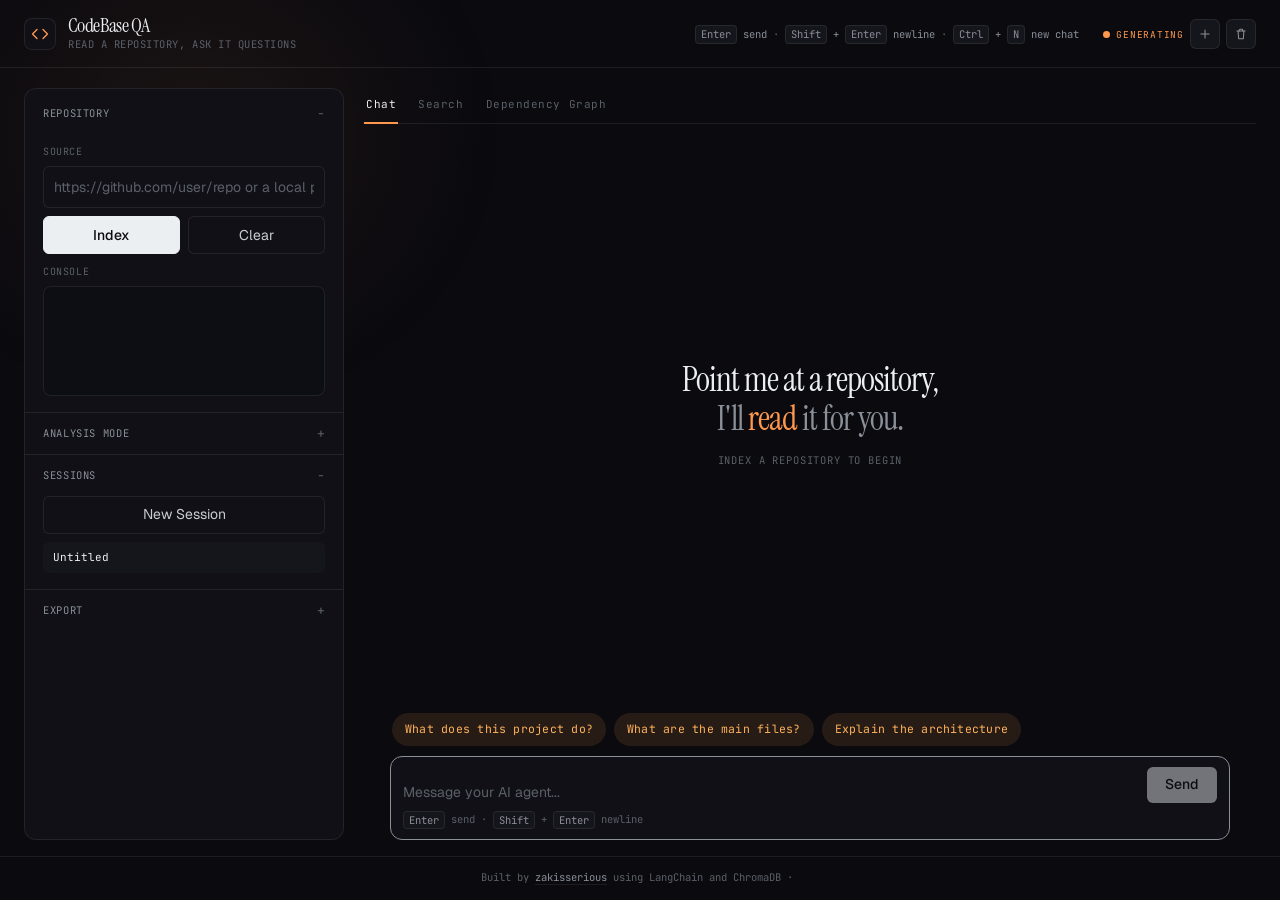
==== static/index.html @ d1b78263 "feat(web): FastAPI server + vanilla-JS SPA frontend" ====
<!DOCTYPE html>
<html lang="en">
<head>
<meta charset="utf-8">
<meta name="viewport" content="width=device-width, initial-scale=1">
<title>CodeBase QA</title>
<link rel="stylesheet" href="/static/style.css">
</head>
<body>
<header id="cb-header">
  <div class="bar">
    <div class="brand">
      <div class="mark">
        <svg width="18" height="18" viewBox="0 0 24 24" fill="none" stroke="currentColor" stroke-width="1.8" stroke-linecap="round" stroke-linejoin="round"><path d="m8 6-6 6 6 6"/><path d="m16 6 6 6-6 6"/></svg>
      </div>
      <div>
        <div class="title">CodeBase QA</div>
        <div class="subtitle">READ A REPOSITORY, ASK IT QUESTIONS</div>
      </div>
    </div>
    <div class="hintmono">
      <kbd>Enter</kbd> send <span class="sep">&middot;</span> <kbd>Shift</kbd>+<kbd>Enter</kbd> newline <span class="sep">&middot;</span> <kbd>Ctrl</kbd>+<kbd>N</kbd> new chat
    </div>
    <div class="header-actions">
      <span id="cb-gen" class="gen" hidden><span class="dot"></span>generating</span>
      <button id="cb-newchat" class="iconbtn" type="button" title="New chat (Ctrl+N)" aria-label="New chat (Ctrl+N)">
        <svg width="14" height="14" viewBox="0 0 24 24" fill="none" stroke="currentColor" stroke-width="1.8" stroke-linecap="round" stroke-linejoin="round"><path d="M12 5v14"/><path d="M5 12h14"/></svg>
      </button>
      <button id="cb-clearchat" class="iconbtn" type="button" title="Clear chat" aria-label="Clear chat">
        <svg width="14" height="14" viewBox="0 0 24 24" fill="none" stroke="currentColor" stroke-width="1.8" stroke-linecap="round" stroke-linejoin="round"><path d="M5 7h14"/><path d="M9 7V5.5A1.5 1.5 0 0 1 10.5 4h3A1.5 1.5 0 0 1 15 5.5V7"/><path d="M7 7l1 13h8l1-13"/></svg>
      </button>
    </div>
  </div>
</header>

<div id="cb-body">
  <aside id="cb-sidebar">
    <section class="panel open" data-acc>
      <div class="acchead" role="button" tabindex="0">
        <span class="acclabel">Repository</span>
        <span class="accsig">&minus;</span>
      </div>
      <div class="accbody">
        <label class="lbl" for="cb-source">Source</label>
        <input id="cb-source" type="text" spellcheck="false"
          placeholder="https://github.com/user/repo or a local path, e.g. C:\my\repo">
        <div class="btnrow">
          <button id="cb-index" class="btn primary">Index</button>
          <button id="cb-clear" class="btn">Clear</button>
        </div>
        <label class="lbl" for="cb-status">Console</label>
        <pre id="cb-status" class="console"></pre>
      </div>
    </section>

    <section class="panel closed" data-acc>
      <div class="acchead" role="button" tabindex="0">
        <span class="acclabel">Analysis Mode</span>
        <span class="accsig">+</span>
      </div>
      <div class="accbody">
        <div class="mode">
          <label><input type="radio" name="cb-mode" value="Quick" checked> <span>Quick</span></label>
          <label><input type="radio" name="cb-mode" value="Deep Analysis"> <span>Deep Analysis</span></label>
        </div>
      </div>
    </section>

    <section class="panel open" data-acc>
      <div class="acchead" role="button" tabindex="0">
        <span class="acclabel">Sessions</span>
        <span class="accsig">&minus;</span>
      </div>
      <div class="accbody">
        <button id="cb-newsession" class="btn" type="button">New Session</button>
        <div id="cb-sessions"></div>
      </div>
    </section>

    <section class="panel closed" data-acc>
      <div class="acchead" role="button" tabindex="0">
        <span class="acclabel">Export</span>
        <span class="accsig">+</span>
      </div>
      <div class="accbody">
        <select id="cb-format">
          <option value="Markdown">Markdown</option>
          <option value="Notebook">Notebook</option>
        </select>
        <div class="btnrow">
          <button id="cb-export" class="btn">Export Chat</button>
        </div>
      </div>
    </section>
  </aside>

  <main id="cb-main">
    <nav id="cb-viewtabs" class="reveal" style="--index: 0">
      <button class="active" data-view="chat">Chat</button>
      <button data-view="search">Search</button>
      <button data-view="graph">Dependency Graph</button>
    </nav>

    <section id="cb-view-chat" class="cb-view active">
      <div id="cb-messages">
        <div id="cb-empty">
          <div class="line1">Point me at a repository,</div>
          <div class="line2">I'll <span class="accent">read</span> it for you.</div>
          <div class="meta">INDEX A REPOSITORY TO BEGIN</div>
        </div>
      </div>

      <div id="cb-quick" class="reveal" style="--index: 1">
        <button class="pill">What does this project do?</button>
        <button class="pill">What are the main files?</button>
        <button class="pill">Explain the architecture</button>
      </div>

      <form id="cb-composer" autocomplete="off" class="reveal" style="--index: 2">
        <textarea id="cb-input" rows="1" placeholder="Message your AI agent..."></textarea>
        <button id="cb-send" type="submit">Send</button>
        <div class="kbdhint">
          <kbd>Enter</kbd> send &middot; <kbd>Shift</kbd>+<kbd>Enter</kbd> newline
        </div>
      </form>
    </section>

    <section id="cb-view-search" class="cb-view">
      <div id="cb-search-panel">
        <div id="cb-search-field">
          <svg width="15" height="15" viewBox="0 0 24 24" fill="none" stroke="currentColor" stroke-width="1.8" stroke-linecap="round" stroke-linejoin="round"><circle cx="11" cy="11" r="7"/><path d="m20 20-3.5-3.5"/></svg>
          <input id="cb-search-input" type="text" spellcheck="false"
            placeholder="Search the indexed repository… (Ctrl+K)">
        </div>
        <div id="cb-search-results">
          <p class="hint">Search the codebase for functions, symbols, error strings — results link straight to the source.</p>
        </div>
      </div>
    </section>

    <section id="cb-view-graph" class="cb-view">
      <div id="cb-graph-embed">
        <div class="winbar">
          <span class="dot"></span><span class="dot"></span><span class="dot"></span>
          <span class="wintitle">DEPENDENCY GRAPH</span>
        </div>
        <div id="cb-graph-body">
          <p class="hint">Index a repository to view its dependency graph.</p>
        </div>
      </div>
    </section>
  </main>
</div>

<footer id="cb-footer">
  <div class="line">Built by <a href="https://github.com/zakisserious" target="_blank" rel="noopener">zakisserious</a> using LangChain and ChromaDB &middot; <span id="cb-footer-info"></span></div>
</footer>

<aside id="cb-overlay" class="hidden" role="dialog" aria-modal="true" aria-label="File contents">
  <div id="cb-overlay-panel">
    <div id="cb-overlay-head">
      <span id="cb-overlay-path"></span>
      <button id="cb-overlay-ask" class="btn" type="button" title="Ask about this file">Ask about this file</button>
      <button id="cb-overlay-close" type="button" aria-label="Close" title="Close">&#215;</button>
    </div>
    <div id="cb-overlay-body"></div>
  </div>
</aside>

<script src="/static/app.js"></script>
</body>
</html>
---- static/style.css ----
/* ============================================================
   CodeBase QA — Premium Utilitarian Minimalism · OLED
   Warm near-black canvas, one amber accent, editorial type.
   Whitespace is the feature. Fullscreen workspace, no page scroll.
   ============================================================ */

@import url("https://fonts.googleapis.com/css2?family=Geist:wght@300;400;500;600;700&family=Instrument+Serif&family=JetBrains+Mono:wght@400;500&display=swap");

:root {
  --cb-bg: #0a0a0f;
  --cb-surface: #101016;
  --cb-surface-2: #15161c;
  --cb-line: rgba(255, 255, 255, 0.08);

  --cb-ink: #eceff1;
  --cb-text: #c9cdd2;
  --cb-muted: #8a8f98;
  --cb-faint: #5b6068;

  --cb-accent: #ff984d;

  --pastel-red: rgba(248, 113, 113, 0.14);
  --pastel-red-ink: #fca5a5;
  --pastel-blue: rgba(96, 165, 250, 0.14);
  --pastel-blue-ink: #93c5fd;
  --pastel-green: rgba(74, 222, 128, 0.14);
  --pastel-green-ink: #86efac;
  --pastel-yellow: rgba(255, 152, 77, 0.12);
  --pastel-yellow-ink: #ffb35c;

  --cb-sans: "Geist", "SF Pro Display", "Helvetica Neue", system-ui, sans-serif;
  --cb-serif: "Instrument Serif", "Newsreader", Georgia, serif;
  --cb-mono: "JetBrains Mono", "SF Mono", ui-monospace, Menlo, monospace;

  --cb-r-sm: 6px;
  --cb-r-md: 8px;
  --cb-r-lg: 12px;
}

* {
  box-sizing: border-box;
  margin: 0;
  padding: 0;
}

html,
body {
  height: 100%;
}

body {
  display: flex;
  flex-direction: column;
  height: 100dvh;
  overflow: hidden;
  background: var(--cb-bg);
  color: var(--cb-text);
  font-family: var(--cb-sans);
  font-size: 14px;
  line-height: 1.6;
  -webkit-font-smoothing: antialiased;
  text-rendering: optimizeLegibility;
}

button,
input,
select,
textarea {
  font: inherit;
  color: inherit;
}

/* Ambient drift — single fixed warm blob, never on scrolling nodes */
body::before {
  content: "";
  position: fixed;
  top: -30%;
  left: -20%;
  width: 70vw;
  height: 90vh;
  border-radius: 50%;
  background: radial-gradient(closest-side, rgba(255, 152, 77, 0.07), transparent 70%);
  pointer-events: none;
  z-index: 0;
  animation: cb-drift 26s ease-in-out infinite alternate;
}

@keyframes cb-drift {
  from {
    transform: translate(0, 0) scale(1);
  }
  to {
    transform: translate(18vw, 14vh) scale(1.15);
  }
}

/* ------------------------------------------------------------
   Header
   ------------------------------------------------------------ */
#cb-header {
  position: relative;
  z-index: 1;
  flex: none;
  padding: 14px 24px 12px;
  border-bottom: 1px solid var(--cb-line);
}

#cb-header .bar {
  display: flex;
  align-items: center;
  gap: 12px;
}

#cb-header .brand {
  display: flex;
  align-items: center;
  gap: 12px;
  min-width: 0;
}

#cb-header .mark {
  width: 32px;
  height: 32px;
  flex: none;
  display: grid;
  place-items: center;
  border: 1px solid var(--cb-line);
  border-radius: var(--cb-r-md);
  background: var(--cb-surface);
  color: var(--cb-accent);
}

#cb-header .title {
  font-family: var(--cb-serif);
  font-size: 20px;
  line-height: 1.1;
  letter-spacing: -0.03em;
  color: var(--cb-ink);
  white-space: nowrap;
}

#cb-header .subtitle {
  font-family: var(--cb-mono);
  font-size: 10.5px;
  letter-spacing: 0.05em;
  color: var(--cb-faint);
  white-space: nowrap;
  margin-bottom: 2px;
}

#cb-header .hintmono {
  margin-left: auto;
  display: flex;
  align-items: center;
  gap: 6px;
  font-family: var(--cb-mono);
  font-size: 10.5px;
  color: var(--cb-muted);
  white-space: nowrap;
}

#cb-header .hintmono .sep {
  color: var(--cb-faint);
}

#cb-header .header-actions {
  display: flex;
  align-items: center;
  gap: 6px;
  margin-left: 12px;
}

#cb-header .iconbtn {
  width: 30px;
  height: 30px;
  display: grid;
  place-items: center;
  color: var(--cb-muted);
  background: var(--cb-surface-2);
  border: 1px solid var(--cb-line);
  border-radius: var(--cb-r-sm);
  cursor: pointer;
  transition: color 0.18s ease, border-color 0.18s ease;
}

#cb-header .iconbtn:hover {
  color: var(--cb-ink);
  border-color: var(--cb-muted);
}

#cb-header .iconbtn:active {
  transform: scale(0.97);
}

#cb-header .gen {
  display: inline-flex;
  align-items: center;
  gap: 6px;
  font-family: var(--cb-mono);
  font-size: 9.5px;
  letter-spacing: 0.08em;
  text-transform: uppercase;
  color: var(--cb-accent);
  white-space: nowrap;
}

#cb-header .gen .dot {
  width: 7px;
  height: 7px;
  border-radius: 50%;
  background: var(--cb-accent);
  animation: cb-blink 1.2s steps(4) infinite;
}

.hidden {
  display: none !important;
}

/* ------------------------------------------------------------
   Shell: sidebar + main
   ------------------------------------------------------------ */
#cb-body {
  position: relative;
  z-index: 1;
  flex: 1 1 auto;
  min-height: 0;
  display: grid;
  grid-template-columns: 320px minmax(0, 1fr);
  gap: 20px;
  padding: 20px 24px 16px;
}

#cb-sidebar {
  min-height: 0;
  overflow-y: auto;
  background: var(--cb-surface);
  border: 1px solid var(--cb-line);
  border-radius: var(--cb-r-lg);
  padding: 4px 0;
}

#cb-main {
  min-width: 0;
  min-height: 0;
  display: flex;
  flex-direction: column;
}

/* ------------------------------------------------------------
   Sidebar accordion panels — flat, hairline separators only
   ------------------------------------------------------------ */
.panel {
  border-bottom: 1px solid var(--cb-line);
}

.panel:last-child {
  border-bottom: none;
}

.panel .acchead {
  display: flex;
  align-items: center;
  justify-content: space-between;
  padding: 12px 18px;
  cursor: pointer;
  user-select: none;
}

.panel .acchead:hover {
  background: var(--cb-surface-2);
}

.panel .acchead .acclabel {
  font-family: var(--cb-mono);
  font-size: 10.5px;
  letter-spacing: 0.06em;
  text-transform: uppercase;
  color: var(--cb-muted);
}

.panel .accsig {
  font-family: var(--cb-mono);
  font-size: 13px;
  line-height: 1;
  color: var(--cb-faint);
}

.panel .accbody {
  padding: 0 18px 16px;
}

.panel.closed .accbody {
  display: none;
}

.lbl {
  display: block;
  font-family: var(--cb-mono);
  font-size: 10px;
  letter-spacing: 0.06em;
  text-transform: uppercase;
  color: var(--cb-faint);
  margin: 10px 0 6px;
}

#cb-source {
  width: 100%;
  background: var(--cb-surface);
  border: 1px solid var(--cb-line);
  border-radius: var(--cb-r-sm);
  padding: 9px 10px;
  color: var(--cb-text);
  outline: none;
  transition: border-color 0.18s ease-out;
}

#cb-source::placeholder {
  color: var(--cb-faint);
}

#cb-source:focus {
  border-color: var(--cb-muted);
}

.btnrow {
  display: flex;
  gap: 8px;
  margin-top: 8px;
}

.btnrow > * {
  flex: 1 1 0;
  min-width: 0;
}

.btn {
  min-height: 38px;
  padding: 6px 12px;
  border-radius: var(--cb-r-sm);
  border: 1px solid var(--cb-line);
  background: var(--cb-surface);
  color: var(--cb-text);
  cursor: pointer;
  transition: border-color 0.18s ease-out, background 0.18s ease-out;
}

.btn:hover {
  border-color: var(--cb-muted);
}

.btn:active {
  transform: scale(0.98);
}

.btn.primary {
  background: var(--cb-ink);
  border-color: var(--cb-ink);
  color: #0a0a0f;
  font-weight: 500;
}

.btn.primary:hover {
  background: #d8dce0;
  border-color: #d8dce0;
}

.mode {
  display: flex;
  gap: 8px;
  margin-top: 8px;
}

.mode label {
  flex: 1 1 0;
  display: flex;
  align-items: center;
  gap: 6px;
  justify-content: center;
  border: 1px solid transparent;
  border-radius: 9999px;
  background: var(--pastel-yellow);
  color: var(--pastel-yellow-ink);
  font-size: 12px;
  padding: 6px 10px;
  cursor: pointer;
  transition: border-color 0.18s ease-out, background 0.18s ease-out;
}

.mode label:has(input:checked) {
  border-color: var(--cb-ink);
  background: var(--cb-ink);
  color: #0a0a0f;
}

.mode input {
  display: none;
}

.console {
  min-height: 110px;
  max-height: 34vh;
  overflow: auto;
  white-space: pre-wrap;
  font-family: var(--cb-mono);
  font-size: 11.5px;
  line-height: 1.55;
  color: var(--cb-text);
  background: #0d0e13;
  border: 1px solid var(--cb-line);
  border-radius: var(--cb-r-md);
  padding: 10px;
}

#cb-format {
  width: 100%;
  background: var(--cb-surface);
  border: 1px solid var(--cb-line);
  border-radius: var(--cb-r-sm);
  padding: 8px;
  color: var(--cb-text);
  outline: none;
}

/* ------------------------------------------------------------
   View tabs — sharp underline, no pills
   ------------------------------------------------------------ */
#cb-viewtabs {
  flex: none;
  display: flex;
  gap: 18px;
  border-bottom: 1px solid var(--cb-line);
}

#cb-viewtabs button {
  background: none;
  border: none;
  padding: 8px 2px 9px;
  color: var(--cb-faint);
  cursor: pointer;
  font-family: var(--cb-mono);
  font-size: 11px;
  letter-spacing: 0.05em;
  border-bottom: 2px solid transparent;
  margin-bottom: -1px;
  transition: color 0.18s ease-out;
}

#cb-viewtabs button:hover {
  color: var(--cb-text);
}

#cb-viewtabs button.active {
  color: var(--cb-ink);
  border-bottom-color: var(--cb-accent);
}

.cb-view {
  display: none;
  min-height: 0;
  flex: 1 1 auto;
}

.cb-view.active {
  display: flex;
  flex-direction: column;
}

/* ------------------------------------------------------------
   Chat column — fullscreen, claude-style centered track
   ------------------------------------------------------------ */
#cb-view-chat {
  position: relative;
  width: 100%;
  max-width: 840px;
  align-self: center;
}

#cb-messages {
  position: relative;
  flex: 1 1 auto;
  min-height: 0;
  cursor: text;
  overflow-y: auto;
  padding: 18px 4px 28px;
  display: flex;
  flex-direction: column;
  gap: 12px;
}

#cb-empty {
  position: absolute;
  inset: 0;
  display: grid;
  place-items: center;
  align-content: center;
  text-align: center;
  pointer-events: none;
}

#cb-empty .line1,
#cb-empty .line2 {
  font-family: var(--cb-serif);
  font-size: 34px;
  line-height: 1.15;
  letter-spacing: -0.03em;
  color: var(--cb-ink);
}

#cb-empty .line2 {
  color: var(--cb-muted);
}

#cb-empty .accent {
  color: var(--cb-accent);
}

#cb-empty .meta {
  margin-top: 14px;
  font-family: var(--cb-mono);
  font-size: 10.5px;
  letter-spacing: 0.08em;
  color: var(--cb-faint);
}

/* message rows */
.msg {
  position: relative;
  display: flex;
  align-items: flex-start;
  gap: 10px;
  animation: cb-fade 0.3s ease-out both;
}

.msg.user {
  flex-direction: row-reverse;
  justify-content: flex-start;
}

.msg .avatar {
  flex: none;
  width: 28px;
  height: 28px;
  border-radius: 50%;
  display: grid;
  place-items: center;
}

.msg.user .avatar {
  background: var(--cb-ink);
  color: #0a0a0f;
}

.msg.bot .avatar {
  background: var(--cb-surface-2);
  border: 1px solid var(--cb-line);
  color: var(--cb-muted);
}

.msg .bubble {
  max-width: 76%;
  border-radius: var(--cb-r-lg);
  padding: 10px 14px;
  overflow-wrap: break-word;
  word-break: break-word;
}

.msg.user .bubble {
  background: var(--cb-ink);
  color: #0a0a0f;
}

.msg.bot .bubble {
  background: var(--cb-surface);
  border: 1px solid var(--cb-line);
  color: var(--cb-text);
}

.msg.bot .bubble a {
  color: var(--cb-accent);
  text-decoration: none;
  border-bottom: 1px solid rgba(255, 152, 77, 0.35);
}

.msg.bot .bubble code {
  font-family: var(--cb-mono);
  font-size: 12.5px;
  background: var(--pastel-yellow);
  color: var(--pastel-yellow-ink);
  padding: 1px 5px;
  border-radius: 4px;
}

.msg.bot .bubble pre {
  background: var(--cb-surface-2);
  border: 1px solid var(--cb-line);
  border-radius: var(--cb-r-md);
  padding: 10px 12px;
  margin: 6px 0;
  overflow-x: auto;
}

.msg.bot .bubble pre code {
  background: transparent;
  padding: 0;
  color: var(--cb-text);
}

.msg.bot .bubble table {
  border-collapse: collapse;
  margin: 8px 0;
  font-size: 13px;
}

.msg.bot .bubble th,
.msg.bot .bubble td {
  border: 1px solid var(--cb-line);
  padding: 6px 10px;
  text-align: left;
}

.msg.bot .bubble th {
  background: var(--cb-surface-2);
}

.msg.bot .bubble blockquote {
  border-left: 3px solid var(--cb-line);
  margin: 8px 0;
  padding: 4px 12px;
  color: var(--cb-muted);
}

/* per-message hover actions (copy / regenerate) — under the bubble, left-aligned
   to the avatar indent (28px avatar + 10px gap) so they sit below the answer */
.msg .actions {
  position: absolute;
  top: calc(100% - 4px);
  left: 38px;
  z-index: 1;
  display: flex;
  gap: 4px;
  opacity: 0;
  transition: opacity 0.18s ease;
}

.msg:hover .actions,
.msg .actions:focus-within {
  opacity: 1;
}

.msg .actions .act {
  width: 24px;
  height: 24px;
  display: grid;
  place-items: center;
  color: var(--cb-faint);
  background: var(--cb-surface-2);
  border: 1px solid var(--cb-line);
  border-radius: var(--cb-r-sm);
  cursor: pointer;
  transition: color 0.15s ease, border-color 0.15s ease;
}

.msg .actions .act:hover {
  color: var(--cb-ink);
  border-color: var(--cb-muted);
}

.msg .actions .act.ok {
  color: var(--cb-accent);
  border-color: var(--cb-accent);
}

/* bubbles: extended markdown tokens */
.msg.bot .bubble h1,
.msg.bot .bubble h2,
.msg.bot .bubble h3,
.msg.bot .bubble h4,
.msg.bot .bubble h5,
.msg.bot .bubble h6 {
  font-family: var(--cb-sans);
  font-weight: 600;
  letter-spacing: -0.01em;
  line-height: 1.3;
  color: var(--cb-ink);
  margin: 12px 0 5px;
}

.msg.bot .bubble h1 {
  font-size: 18px;
}

.msg.bot .bubble h2 {
  font-size: 16px;
}

.msg.bot .bubble h3 {
  font-size: 14.5px;
}

.msg.bot .bubble h4,
.msg.bot .bubble h5,
.msg.bot .bubble h6 {
  font-size: 13.5px;
}

.msg.bot .bubble ul,
.msg.bot .bubble ol {
  margin: 6px 0;
  padding-left: 20px;
}

.msg.bot .bubble li {
  margin: 2px 0;
  padding-left: 2px;
}

.msg.bot .bubble p {
  margin: 6px 0;
}

.msg.bot .bubble hr {
  border: 0;
  border-top: 1px solid var(--cb-line);
  margin: 12px 0;
}

.msg.bot .bubble em {
  font-style: italic;
}

.msg.bot .bubble strong {
  font-weight: 650;
  color: var(--cb-ink);
}

/* streaming caret while the first characters are still in flight */
.msg.bot .bubble.streaming.caret::after {
  content: "\2026";
  font-family: var(--cb-mono);
  color: var(--cb-accent);
  animation: cb-blink 1.2s steps(4) infinite;
}

@keyframes cb-blink {
  0%,
  100% {
    opacity: 1;
  }
  50% {
    opacity: 0.25;
  }
}

/* ------------------------------------------------------------
   Composer — flat pill, kbd hint row
   ------------------------------------------------------------ */
#cb-quick {
  flex: none;
  display: flex;
  flex-wrap: wrap;
  gap: 8px;
  padding: 8px 2px 0;
}

#cb-quick .pill {
  border: 1px solid transparent;
  border-radius: 9999px;
  background: var(--pastel-yellow);
  color: var(--pastel-yellow-ink);
  font-size: 11.5px;
  letter-spacing: 0.02em;
  padding: 6px 12px;
  cursor: pointer;
  font-family: var(--cb-mono);
  transition: border-color 0.18s ease-out, background 0.18s ease-out;
}

#cb-quick .pill:hover {
  border-color: var(--cb-muted);
  background: var(--cb-surface);
  color: var(--cb-text);
}

#cb-composer {
  flex: none;
  display: flex;
  flex-wrap: wrap;
  align-items: flex-end;
  gap: 8px;
  margin-top: 10px;
  padding: 10px 12px;
  background: var(--cb-surface);
  border: 1px solid var(--cb-line);
  border-radius: var(--cb-r-lg);
  transition: border-color 0.2s ease-out;
}

#cb-composer:focus-within {
  border-color: var(--cb-muted);
}

#cb-composer textarea {
  flex: 1 1 auto;
  min-width: 0;
  resize: none;
  background: transparent;
  border: none;
  outline: none;
  color: var(--cb-text);
  font-size: 14px;
  line-height: 1.5;
  max-height: 40vh;
}

#cb-composer textarea::placeholder {
  color: var(--cb-faint);
}

.kbdhint {
  flex: 1 1 100%;
  display: flex;
  align-items: center;
  gap: 6px;
  font-family: var(--cb-mono);
  font-size: 10.5px;
  color: var(--cb-faint);
}

kbd {
  font-family: var(--cb-mono);
  font-size: 10.5px;
  color: var(--cb-muted);
  border: 1px solid var(--cb-line);
  border-radius: 4px;
  background: var(--cb-surface-2);
  padding: 1px 5px;
  line-height: 1.4;
}

#cb-send {
  flex: none;
  min-height: 36px;
  padding: 0 18px;
  border-radius: var(--cb-r-sm);
  border: none;
  background: var(--cb-ink);
  color: #0a0a0f;
  font-weight: 500;
  cursor: pointer;
  transition: background 0.18s ease-out;
}

#cb-send:hover {
  background: #d8dce0;
}

#cb-send:active {
  transform: scale(0.98);
}

#cb-send.stop-mode {
  background: var(--pastel-red);
  color: var(--pastel-red-ink);
}

#cb-send.stop-mode:hover {
  background: #d17a7a;
}

#cb-send:disabled,
#cb-index[disabled],
#cb-clear[disabled],
#cb-export[disabled] {
  opacity: 0.45;
  cursor: default;
}

/* ------------------------------------------------------------
   Dependency graph — faux-OS window chrome
   ------------------------------------------------------------ */
#cb-view-graph {
  width: 100%;
  padding-top: 10px;
}

#cb-graph-embed {
  flex: 1 1 auto;
  min-height: 0;
  display: flex;
  flex-direction: column;
  background: var(--cb-surface);
  border: 1px solid var(--cb-line);
  border-radius: var(--cb-r-lg);
  overflow: hidden;
}

.winbar {
  flex: none;
  display: flex;
  align-items: center;
  gap: 7px;
  padding: 9px 12px;
  border-bottom: 1px solid var(--cb-line);
  background: var(--cb-surface);
}

.winbar .dot {
  width: 9px;
  height: 9px;
  border-radius: 50%;
  background: #3a3d45;
}

.winbar .wintitle {
  margin-left: 8px;
  font-family: var(--cb-mono);
  font-size: 10.5px;
  letter-spacing: 0.05em;
  color: var(--cb-faint);
}

#cb-graph-body {
  flex: 1 1 auto;
  min-height: 0;
  display: grid;
  place-items: center;
  background: var(--cb-bg);
}

#cb-graph-body iframe {
  width: 100%;
  height: 100%;
  border: none;
}

#cb-graph-body .hint {
  color: var(--cb-muted);
  font-family: var(--cb-serif);
  font-size: 18px;
  letter-spacing: -0.01em;
}

/* ------------------------------------------------------------
   Footer
   ------------------------------------------------------------ */
#cb-footer {
  position: relative;
  z-index: 1;
  flex: none;
  padding: 12px 24px 14px;
  border-top: 1px solid var(--cb-line);
  text-align: center;
}

#cb-footer .line {
  font-family: var(--cb-mono);
  font-size: 10.5px;
  color: var(--cb-faint);
}

#cb-footer a {
  color: var(--cb-muted);
  text-decoration: none;
  border-bottom: 1px solid var(--cb-line);
}

#cb-footer a:hover {
  color: var(--cb-accent);
}

#cb-footer-info { color: var(--cb-accent); margin-left: 6px; }

/* ------------------------------------------------------------
   Sessions panel
   ------------------------------------------------------------ */
#cb-newsession {
  width: 100%;
}

#cb-sessions {
  margin-top: 8px;
  display: flex;
  flex-direction: column;
  gap: 2px;
}

.session {
  display: flex;
  align-items: center;
  gap: 4px;
  border-radius: var(--cb-r-sm);
  padding: 2px 2px 2px 8px;
}

.session:hover {
  background: var(--cb-surface-2);
}

.session.current {
  background: var(--cb-surface-2);
}

.session .sname {
  flex: 1 1 auto;
  min-width: 0;
  text-align: left;
  border: none;
  background: none;
  color: var(--cb-muted);
  font-family: var(--cb-mono);
  font-size: 11px;
  padding: 5px 2px;
  cursor: pointer;
  white-space: nowrap;
  overflow: hidden;
  text-overflow: ellipsis;
}

.session.current .sname {
  color: var(--cb-ink);
}

.session .sname:hover {
  color: var(--cb-accent);
}

.session .sdel {
  flex: none;
  width: 22px;
  height: 22px;
  display: grid;
  place-items: center;
  border: none;
  background: none;
  color: var(--cb-faint);
  font-size: 15px;
  border-radius: var(--cb-r-sm);
  cursor: pointer;
  opacity: 0;
  transition: opacity 0.15s ease;
}

.session:hover .sdel {
  opacity: 1;
}

.session .sdel:hover {
  color: var(--pastel-red-ink);
}

.session .srename {
  flex: 1 1 auto;
  min-width: 0;
  border: 1px solid var(--cb-muted);
  border-radius: 4px;
  background: var(--cb-surface);
  color: var(--cb-ink);
  font-family: var(--cb-mono);
  font-size: 11px;
  padding: 4px 6px;
  outline: none;
}

/* ------------------------------------------------------------
   Search view
   ------------------------------------------------------------ */
#cb-view-search {
  position: relative;
  width: 100%;
  max-width: 840px;
  align-self: center;
  padding-top: 10px;
}

#cb-search-panel {
  display: flex;
  flex-direction: column;
  gap: 12px;
  height: 100%;
}

#cb-search-field {
  display: flex;
  align-items: center;
  gap: 8px;
  padding: 10px 12px;
  background: var(--cb-surface);
  border: 1px solid var(--cb-line);
  border-radius: var(--cb-r-lg);
  transition: border-color 0.18s ease-out;
}

#cb-search-field:focus-within {
  border-color: var(--cb-muted);
}

#cb-search-field svg {
  flex: none;
  color: var(--cb-muted);
}

#cb-search-input {
  flex: 1;
  background: transparent;
  border: none;
  outline: none;
  color: var(--cb-text);
  font-family: var(--cb-sans);
  font-size: 14px;
}

#cb-search-input::placeholder {
  color: var(--cb-faint);
}

#cb-search-results {
  flex: 1 1 auto;
  overflow-y: auto;
  min-height: 0;
  display: flex;
  flex-direction: column;
  gap: 10px;
}

#cb-search-results .hint {
  color: var(--cb-muted);
  font-family: var(--cb-serif);
  font-size: 18px;
  margin-top: 24px;
  text-align: center;
}

#cb-search-results .result {
  background: var(--cb-surface);
  border: 1px solid var(--cb-line);
  border-radius: var(--cb-r-md);
  padding: 10px 12px;
  transition: border-color 0.15s ease;
}

#cb-search-results .result:hover {
  border-color: var(--cb-muted);
}

.rhead {
  display: flex;
  justify-content: space-between;
  align-items: baseline;
  gap: 10px;
}

.rpath {
  font-family: var(--cb-mono);
  font-size: 12px;
  color: var(--cb-ink);
  word-break: break-all;
}

.rloc {
  font-family: var(--cb-mono);
  font-size: 11px;
  color: var(--cb-faint);
  white-space: nowrap;
}

.rsnip {
  margin: 6px 0 0;
  font-family: var(--cb-mono);
  font-size: 11.5px;
  line-height: 1.55;
  color: var(--cb-text);
  background: var(--cb-surface-2);
  border: 1px solid var(--cb-line);
  border-radius: var(--cb-r-sm);
  padding: 8px 10px;
  overflow-x: auto;
  white-space: pre;
}

.ract {
  display: flex;
  gap: 6px;
  margin-top: 8px;
}

.ract .act {
  padding: 4px 10px;
  font-family: var(--cb-mono);
  font-size: 10.5px;
  border-radius: var(--cb-r-sm);
  border: 1px solid var(--cb-line);
  background: var(--cb-surface-2);
  color: var(--cb-text);
  cursor: pointer;
  transition: border-color 0.15s ease;
}

.ract .act:hover {
  border-color: var(--cb-muted);
}

/* ------------------------------------------------------------
   File chips and step badges in chat
   ------------------------------------------------------------ */
.msg .srcs {
  display: flex;
  flex-wrap: wrap;
  gap: 4px;
  margin-top: 6px;
}

.msg .srcs .src {
  border: 1px solid var(--cb-line);
  border-radius: 4px;
  background: var(--cb-surface-2);
  color: var(--cb-text);
  font-family: var(--cb-mono);
  font-size: 10.5px;
  padding: 2px 6px;
  cursor: pointer;
  transition: border-color 0.15s ease;
}

.msg .srcs .src:hover {
  border-color: var(--cb-muted);
}

.msg .steps {
  display: flex;
  flex-wrap: wrap;
  gap: 5px;
  margin-top: 6px;
}

.msg .steps .step {
  font-family: var(--cb-mono);
  font-size: 10.5px;
  color: var(--cb-muted);
  background: var(--pastel-yellow);
  padding: 2px 7px;
  border-radius: 4px;
}

.filelink {
  text-decoration: underline;
  text-decoration-style: dotted;
  text-underline-offset: 3px;
  cursor: pointer;
  color: inherit;
  transition: color 0.15s ease;
}

.msg.bot .bubble .filelink:hover {
  color: var(--cb-accent);
}

/* ------------------------------------------------------------
   File overlay
   ------------------------------------------------------------ */
#cb-overlay {
  position: fixed;
  inset: 0;
  z-index: 100;
  background: rgba(0, 0, 0, 0.75);
  display: flex;
  align-items: center;
  justify-content: center;
}

#cb-overlay.hidden {
  display: none !important;
}

#cb-overlay-panel {
  width: 92%;
  max-width: 960px;
  max-height: 82vh;
  display: flex;
  flex-direction: column;
  background: var(--cb-surface);
  border: 1px solid var(--cb-line);
  border-radius: var(--cb-r-lg);
  overflow: hidden;
}

#cb-overlay-head {
  display: flex;
  align-items: center;
  gap: 10px;
  padding: 10px 12px;
  border-bottom: 1px solid var(--cb-line);
}

#cb-overlay-path {
  flex: 1;
  font-family: var(--cb-mono);
  font-size: 12px;
  color: var(--cb-ink);
  word-break: break-all;
}

#cb-overlay-ask {
  flex: none;
  padding: 4px 10px;
  font-family: var(--cb-mono);
  font-size: 10.5px;
  border-radius: var(--cb-r-sm);
  border: 1px solid var(--cb-line);
  background: var(--cb-surface-2);
  color: var(--cb-text);
}

#cb-overlay-ask:hover {
  border-color: var(--cb-muted);
}

#cb-overlay-close {
  width: 28px;
  height: 28px;
  display: grid;
  place-items: center;
  font-size: 18px;
  color: var(--cb-muted);
  background: none;
  border: 1px solid var(--cb-line);
  border-radius: var(--cb-r-sm);
  cursor: pointer;
}

#cb-overlay-close:hover {
  color: var(--cb-ink);
  border-color: var(--cb-muted);
}

#cb-overlay-body {
  flex: 1 1 auto;
  overflow: auto;
  padding: 10px 0;
}

.olines {
  font-family: var(--cb-mono);
  font-size: 11.5px;
  line-height: 1.55;
}

.oline {
  display: flex;
}

.ogutter {
  width: 48px;
  flex: none;
  text-align: right;
  padding: 0 10px 0 14px;
  color: var(--cb-faint);
  user-select: none;
}

.otext {
  flex: 1;
  white-space: pre;
  padding-right: 14px;
  color: var(--cb-text);
}

.onote {
  text-align: center;
  padding: 10px 14px;
  margin: 0;
}

/* ------------------------------------------------------------
   Motion — reveal via IntersectionObserver, transform/opacity only
   ------------------------------------------------------------ */
@keyframes cb-fade {
  from {
    opacity: 0;
    transform: translateY(6px);
  }
  to {
    opacity: 1;
    transform: none;
  }
}

.reveal {
  opacity: 0;
  transform: translateY(12px);
  transition: opacity 0.6s cubic-bezier(0.16, 1, 0.3, 1),
    transform 0.6s cubic-bezier(0.16, 1, 0.3, 1);
  transition-delay: calc(var(--index, 0) * 80ms);
}

.reveal.in {
  opacity: 1;
  transform: none;
}

* {
  scrollbar-width: thin;
  scrollbar-color: #2a2c34 transparent;
}

*::-webkit-scrollbar {
  width: 10px;
  height: 10px;
}

*::-webkit-scrollbar-track {
  background: transparent;
}

*::-webkit-scrollbar-thumb {
  background: #2a2c34;
  border-radius: 8px;
  border: 2px solid transparent;
  background-clip: padding-box;
}

:focus-visible {
  outline: 2px solid var(--cb-accent);
  outline-offset: 2px;
}

::selection {
  background: rgba(255, 152, 77, 0.28);
  color: var(--cb-ink);
}

@media (prefers-reduced-motion: reduce) {
  *,
  *::before,
  *::after {
    animation-duration: 0.01ms !important;
    animation-iteration-count: 1 !important;
    transition-duration: 0.01ms !important;
  }

  .reveal {
    opacity: 1;
    transform: none;
  }
}

/* ------------------------------------------------------------
   Mobile (<= 900px): natural flow, nothing pinned
   ------------------------------------------------------------ */
@media (max-width: 900px) {
  body {
    height: auto;
    min-height: 100dvh;
    overflow: auto;
    display: block;
  }

  #cb-header .hintmono {
    display: none;
  }

  #cb-body {
    display: block;
    padding: 12px;
  }

  #cb-sidebar {
    margin-bottom: 12px;
  }

  #cb-main {
    min-height: 72dvh;
  }

  #cb-messages {
    min-height: 46dvh;
  }

  #cb-empty .line1,
  #cb-empty .line2 {
    font-size: 26px;
  }
}
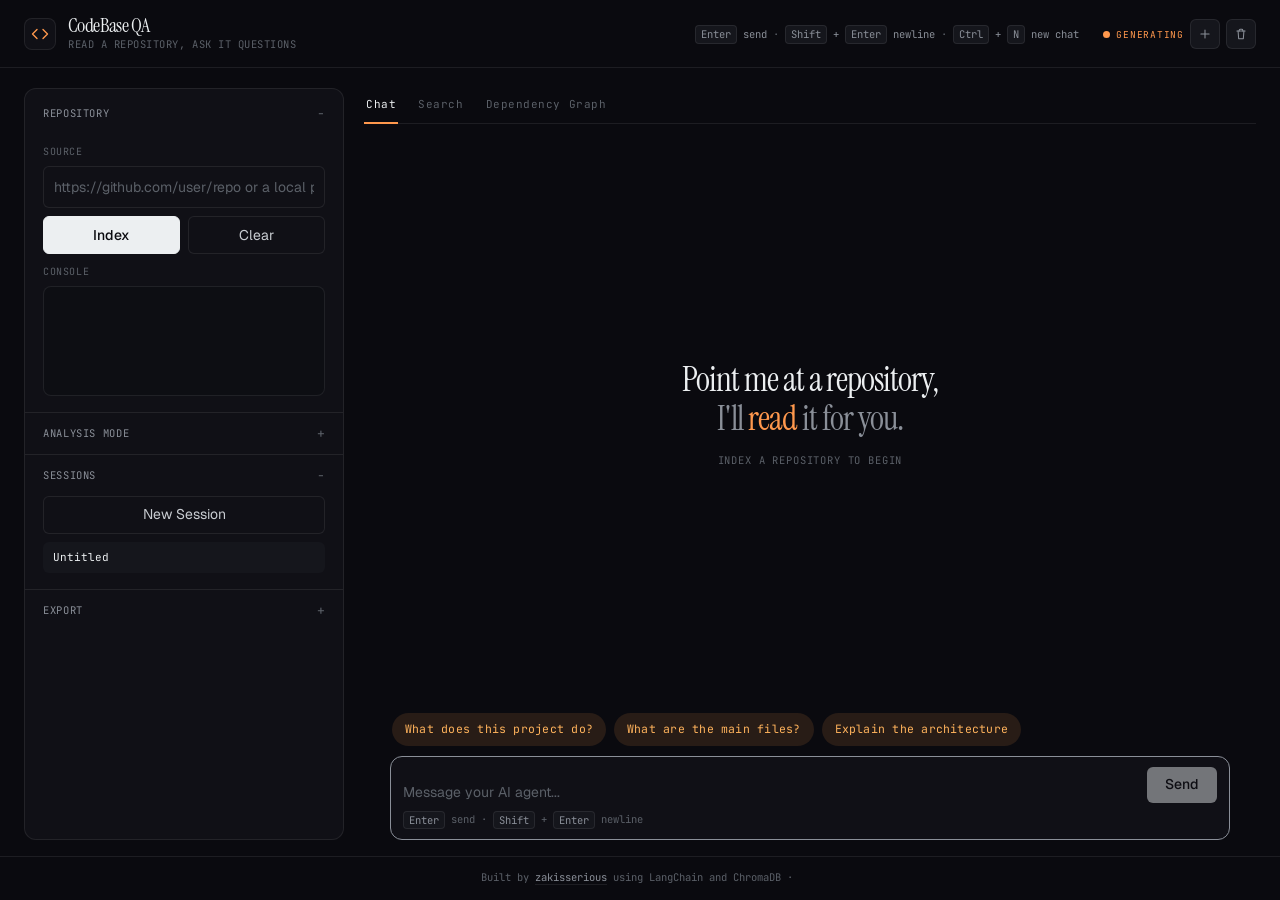
==== commit b4194bba: "perf(ui): fast force layout for large graphs + graph polish - settle big graphs synchronously to a s" ====
--- a/static/index.html
+++ b/static/index.html
@@ -140,12 +140,8 @@
 
     <section id="cb-view-graph" class="cb-view">
       <div id="cb-graph-embed">
-        <div class="winbar">
-          <span class="dot"></span><span class="dot"></span><span class="dot"></span>
-          <span class="wintitle">DEPENDENCY GRAPH</span>
-        </div>
         <div id="cb-graph-body">
-          <p class="hint">Index a repository to view its dependency graph.</p>
+          <p class="hint">Index a repository to see how files connect.</p>
         </div>
       </div>
     </section>
@@ -160,6 +156,7 @@
   <div id="cb-overlay-panel">
     <div id="cb-overlay-head">
       <span id="cb-overlay-path"></span>
+      <button id="cb-overlay-open" class="btn" type="button" title="Open file or GitHub link at this location">Open</button>
       <button id="cb-overlay-ask" class="btn" type="button" title="Ask about this file">Ask about this file</button>
       <button id="cb-overlay-close" type="button" aria-label="Close" title="Close">&#215;</button>
     </div>
--- a/static/style.css
+++ b/static/style.css
@@ -68,30 +68,6 @@
 textarea {
   font: inherit;
   color: inherit;
-}
-
-/* Ambient drift — single fixed warm blob, never on scrolling nodes */
-body::before {
-  content: "";
-  position: fixed;
-  top: -30%;
-  left: -20%;
-  width: 70vw;
-  height: 90vh;
-  border-radius: 50%;
-  background: radial-gradient(closest-side, rgba(255, 152, 77, 0.07), transparent 70%);
-  pointer-events: none;
-  z-index: 0;
-  animation: cb-drift 26s ease-in-out infinite alternate;
-}
-
-@keyframes cb-drift {
-  from {
-    transform: translate(0, 0) scale(1);
-  }
-  to {
-    transform: translate(18vw, 14vh) scale(1.15);
-  }
 }
 
 /* ------------------------------------------------------------
@@ -892,31 +868,6 @@
   border: 1px solid var(--cb-line);
   border-radius: var(--cb-r-lg);
   overflow: hidden;
-}
-
-.winbar {
-  flex: none;
-  display: flex;
-  align-items: center;
-  gap: 7px;
-  padding: 9px 12px;
-  border-bottom: 1px solid var(--cb-line);
-  background: var(--cb-surface);
-}
-
-.winbar .dot {
-  width: 9px;
-  height: 9px;
-  border-radius: 50%;
-  background: #3a3d45;
-}
-
-.winbar .wintitle {
-  margin-left: 8px;
-  font-family: var(--cb-mono);
-  font-size: 10.5px;
-  letter-spacing: 0.05em;
-  color: var(--cb-faint);
 }
 
 #cb-graph-body {
@@ -1348,6 +1299,16 @@
   display: flex;
 }
 
+.oline.hit {
+  background: rgba(255, 152, 77, 0.14);
+  background: color-mix(in srgb, var(--cb-accent) 14%, transparent);
+}
+
+.oline.hit .ogutter {
+  color: var(--cb-accent);
+  font-weight: 600;
+}
+
 .ogutter {
   width: 48px;
   flex: none;
